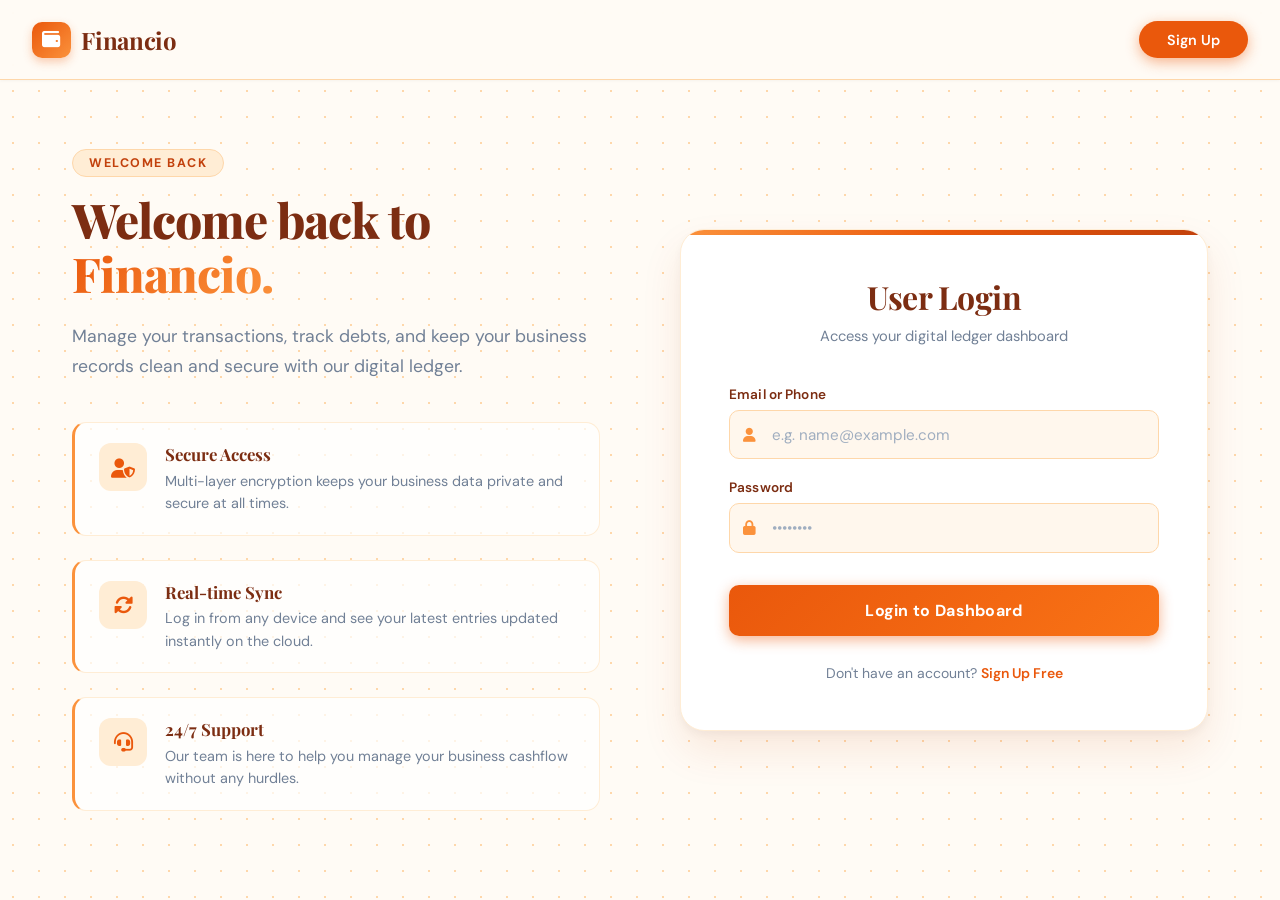
==== financio/frontend/login/index.html @ e793c114 "Refactor: Reorganize project structure, integrate Python NLP microservice, clean legacy prototypes, " ====
<!DOCTYPE html>
<html lang="en">
<head>
    <meta charset="UTF-8">
    <meta name="viewport" content="width=device-width, initial-scale=1.0">
    <title>Financio - Login</title>
    <link rel="preconnect" href="https://fonts.googleapis.com">
    <link rel="preconnect" href="https://fonts.gstatic.com" crossorigin>
    <link href="https://fonts.googleapis.com/css2?family=Playfair+Display:wght@500;600;700;800&family=DM+Sans:wght@300;400;500;600;700&display=swap" rel="stylesheet">
    <link rel="stylesheet" href="https://cdnjs.cloudflare.com/ajax/libs/font-awesome/6.0.0/css/all.min.css">
    <link rel="stylesheet" href="style.css">
</head>
<body>

    <!-- Navigation -->
    <nav>
        <div class="nav-container">
            <a href="index.html" class="logo">
                <div class="logo-icon"><i class="fas fa-wallet"></i></div>
                <span class="logo-text">Financio</span>
            </a>
            <a href="../signup/index.html" class="btn-nav">Sign Up</a>
        </div>
    </nav>

    <main>
        <div class="content-wrapper">

            <!-- Left Side: Info -->
            <div class="info-section">
                <div class="info-header">
                    <span class="info-tag">WELCOME BACK</span>
                    <h1>Welcome back to <span>Financio.</span></h1>
                    <p>Manage your transactions, track debts, and keep your business records clean and secure with our digital ledger.</p>
                </div>

                <div class="feature-list">
                    <div class="feature-item">
                        <div class="feature-icon"><i class="fas fa-user-shield"></i></div>
                        <div class="feature-text">
                            <h4>Secure Access</h4>
                            <p>Multi-layer encryption keeps your business data private and secure at all times.</p>
                        </div>
                    </div>
                    <div class="feature-item">
                        <div class="feature-icon"><i class="fas fa-sync-alt"></i></div>
                        <div class="feature-text">
                            <h4>Real-time Sync</h4>
                            <p>Log in from any device and see your latest entries updated instantly on the cloud.</p>
                        </div>
                    </div>
                    <div class="feature-item">
                        <div class="feature-icon"><i class="fas fa-headset"></i></div>
                        <div class="feature-text">
                            <h4>24/7 Support</h4>
                            <p>Our team is here to help you manage your business cashflow without any hurdles.</p>
                        </div>
                    </div>
                </div>
            </div>

            <!-- Right Side: Login Card -->
            <div class="login-card">
                <div class="card-top-bar"></div>
                <h2>User Login</h2>
                <p class="subtitle">Access your digital ledger dashboard</p>

                <form id="loginForm">
                    <div class="input-group">
                        <label for="identifier">Email or Phone</label>
                        <div class="input-wrapper">
                            <i class="fas fa-user input-icon"></i>
                            <input type="text" id="identifier" placeholder="e.g. name@example.com" required>
                        </div>
                    </div>

                    <div class="input-group">
                        <label for="password">Password</label>
                        <div class="input-wrapper">
                            <i class="fas fa-lock input-icon"></i>
                            <input type="password" id="password" placeholder="••••••••" required>
                        </div>
                    </div>

                    <button type="submit">Login to Dashboard</button>
                </form>

                <p class="footer-text">
                    Don't have an account? <a href="../signup/index.html">Sign Up Free</a>
                </p>
            </div>

        </div>
    </main>

    <script>
        const loginForm = document.getElementById('loginForm');

        loginForm.addEventListener('submit', async (e) => {
            e.preventDefault();

            const identifier = document.getElementById('identifier').value;
            const password   = document.getElementById('password').value;

            try {
                const response = await fetch('http://localhost:8000/api/v1/users/login', {
                    method: 'POST',
                    headers: { 'Content-Type': 'application/json' },
                    body: JSON.stringify({ identifier, password })
                });

                const data = await response.json();

                if (response.ok) {
                    console.log('Login successful!');
                    localStorage.setItem('financioToken', data.token);
                    localStorage.setItem('financioUser', JSON.stringify(data.user));
                    window.location.href = '../main/index.html';
                } else {
                    alert(`Login Failed: ${data.message}`);
                }
            } catch (error) {
                console.error('Error:', error);
                alert('Could not connect to the server. Is your backend running on port 8000?');
            }
        });
    </script>
</body>
</html>
---- financio/frontend/login/style.css ----
@import url('https://fonts.googleapis.com/css2?family=Playfair+Display:wght@500;600;700;800&family=DM+Sans:wght@300;400;500;600;700&display=swap');

/* =========================================
   Design Tokens — Orange / Cream Theme
   ========================================= */
:root {
    --orange-50:  #FFF7ED;
    --orange-100: #FFEDD5;
    --orange-200: #FED7AA;
    --orange-300: #FDBA74;
    --orange-400: #FB923C;
    --orange-500: #F97316;
    --orange-600: #EA580C;
    --orange-700: #C2410C;
    --orange-900: #7C2D12;
    --cream:      #FFFBF5;
    --text-main:  #2D3748;
    --text-muted: #718096;
    --text-light: #A0AEC0;

    --shadow-sm:   0 1px 3px rgba(0,0,0,0.04);
    --shadow-card: 0 20px 40px rgba(194,65,12,0.1), 0 4px 8px rgba(0,0,0,0.04);
    --shadow-btn:  0 4px 14px rgba(234,88,12,0.45);
}

/* =========================================
   Base Reset
   ========================================= */
* {
    margin: 0;
    padding: 0;
    box-sizing: border-box;
}

body {
    font-family: 'DM Sans', sans-serif;
    background-color: var(--cream);
    background-image: radial-gradient(var(--orange-200) 0.8px, transparent 0.8px);
    background-size: 26px 26px;
    color: var(--text-main);
    min-height: 100vh;
    display: flex;
    flex-direction: column;
    -webkit-font-smoothing: antialiased;
}

h1, h2, h3, h4 {
    font-family: 'Playfair Display', serif;
}

/* =========================================
   Navbar
   ========================================= */
nav {
    position: fixed;
    width: 100%;
    top: 0;
    z-index: 1000;
    background: rgba(255,251,245,0.92);
    backdrop-filter: blur(14px);
    -webkit-backdrop-filter: blur(14px);
    border-bottom: 1px solid var(--orange-200);
    height: 80px;
    display: flex;
    align-items: center;
    box-shadow: var(--shadow-sm);
}

.nav-container {
    max-width: 1280px;
    margin: 0 auto;
    padding: 0 2rem;
    width: 100%;
    display: flex;
    justify-content: space-between;
    align-items: center;
}

.logo {
    display: flex;
    align-items: center;
    gap: 0.65rem;
    text-decoration: none;
}

.logo-icon {
    background: linear-gradient(135deg, var(--orange-600), var(--orange-400));
    padding: 0.55rem 0.65rem;
    border-radius: 10px;
    color: #fff;
    font-size: 1.15rem;
    display: flex;
    align-items: center;
    justify-content: center;
    box-shadow: 0 4px 10px rgba(234,88,12,0.3);
}

.logo-text {
    font-family: 'Playfair Display', serif;
    font-size: 1.5rem;
    font-weight: 700;
    color: var(--orange-900);
    letter-spacing: -0.3px;
}

.btn-nav {
    background: var(--orange-600);
    color: #fff;
    padding: 0.6rem 1.75rem;
    border-radius: 9999px;
    border: none;
    font-family: 'DM Sans', sans-serif;
    font-weight: 600;
    font-size: 0.9rem;
    cursor: pointer;
    text-decoration: none;
    box-shadow: var(--shadow-btn);
    transition: all 0.3s ease;
    display: inline-block;
}

.btn-nav:hover {
    background: var(--orange-700);
    transform: translateY(-2px);
    box-shadow: 0 8px 20px rgba(194,65,12,0.4);
}

/* =========================================
   Main Layout
   ========================================= */
main {
    flex-grow: 1;
    display: flex;
    align-items: center;
    justify-content: center;
    padding: 110px 2rem 50px;
    max-width: 1200px;
    margin: 0 auto;
    width: 100%;
}

.content-wrapper {
    display: grid;
    grid-template-columns: 1fr 1fr;
    gap: 5rem;
    align-items: center;
    width: 100%;
}

/* =========================================
   Info Section (Left)
   ========================================= */
.info-section {
    display: flex;
    flex-direction: column;
    gap: 2.5rem;
}

.info-tag {
    display: inline-block;
    background: var(--orange-100);
    color: var(--orange-700);
    padding: 0.3rem 1rem;
    border-radius: 20px;
    font-size: 0.78rem;
    font-weight: 700;
    letter-spacing: 1.5px;
    margin-bottom: 1rem;
    border: 1px solid var(--orange-200);
}

.info-header h1 {
    font-family: 'Playfair Display', serif;
    font-size: 3rem;
    font-weight: 800;
    line-height: 1.12;
    margin-bottom: 1.25rem;
    color: var(--orange-900);
    letter-spacing: -1px;
}

.info-header h1 span {
    background: linear-gradient(135deg, var(--orange-600), var(--orange-400));
    -webkit-background-clip: text;
    -webkit-text-fill-color: transparent;
}

.info-header p {
    font-size: 1.1rem;
    color: var(--text-muted);
    line-height: 1.75;
}

.feature-list {
    display: flex;
    flex-direction: column;
    gap: 1.5rem;
}

.feature-item {
    display: flex;
    gap: 1.1rem;
    align-items: flex-start;
    padding: 1.25rem 1.5rem;
    background: rgba(255,255,255,0.7);
    border: 1px solid var(--orange-100);
    border-left: 3px solid var(--orange-400);
    border-radius: 14px;
    transition: all 0.3s ease;
}

.feature-item:hover {
    background: #fff;
    border-left-color: var(--orange-600);
    box-shadow: 0 6px 20px rgba(234,88,12,0.1);
    transform: translateX(4px);
}

.feature-icon {
    background: var(--orange-100);
    color: var(--orange-600);
    width: 48px;
    height: 48px;
    border-radius: 12px;
    display: flex;
    align-items: center;
    justify-content: center;
    flex-shrink: 0;
    font-size: 1.2rem;
    transition: all 0.3s ease;
}

.feature-item:hover .feature-icon {
    background: var(--orange-600);
    color: #fff;
}

.feature-text h4 {
    font-family: 'Playfair Display', serif;
    font-size: 1.05rem;
    font-weight: 700;
    margin-bottom: 0.3rem;
    color: var(--orange-900);
}

.feature-text p {
    font-size: 0.9rem;
    color: var(--text-muted);
    line-height: 1.55;
}

/* =========================================
   Login Card (Right)
   ========================================= */
.login-card {
    background: #fff;
    border-radius: 24px;
    border: 1px solid var(--orange-100);
    box-shadow: var(--shadow-card);
    overflow: hidden;
    text-align: center;
    padding: 0 3rem 3rem;
}

.card-top-bar {
    height: 5px;
    background: linear-gradient(90deg, var(--orange-400), var(--orange-600), var(--orange-700));
    width: calc(100% + 6rem);
    position: relative;
    left: -3rem;
    margin-bottom: 2.5rem;
}

h2 {
    font-family: 'Playfair Display', serif;
    font-size: 2rem;
    font-weight: 700;
    color: var(--orange-900);
    margin-bottom: 0.5rem;
    letter-spacing: -0.5px;
}

.subtitle {
    color: var(--text-muted);
    margin-bottom: 2.5rem;
    font-size: 0.92rem;
}

form {
    display: flex;
    flex-direction: column;
    gap: 1.25rem;
}

.input-group { text-align: left; }

.input-group label {
    display: block;
    font-size: 0.85rem;
    font-weight: 600;
    color: var(--orange-900);
    margin-bottom: 0.45rem;
    letter-spacing: 0.01em;
}

/* Icon wrapper */
.input-wrapper { position: relative; }

.input-icon {
    position: absolute;
    left: 14px;
    top: 50%;
    transform: translateY(-50%);
    color: var(--orange-400);
    font-size: 0.9rem;
    pointer-events: none;
    transition: color 0.2s;
}

input {
    width: 100%;
    padding: 0.85rem 1rem 0.85rem 2.6rem;
    border: 1px solid var(--orange-200);
    border-radius: 10px;
    font-family: 'DM Sans', sans-serif;
    font-size: 0.95rem;
    color: var(--text-main);
    background: var(--orange-50);
    transition: all 0.25s ease;
    outline: none;
}

input::placeholder { color: var(--text-light); }

input:focus {
    border-color: var(--orange-500);
    background: #fff;
    box-shadow: 0 0 0 3px rgba(249,115,22,0.15);
}

.input-wrapper:focus-within .input-icon {
    color: var(--orange-600);
}

button[type="submit"] {
    margin-top: 0.75rem;
    background: linear-gradient(135deg, var(--orange-600), var(--orange-500));
    color: #fff;
    border: none;
    padding: 0.95rem;
    border-radius: 10px;
    font-family: 'DM Sans', sans-serif;
    font-size: 1rem;
    font-weight: 700;
    cursor: pointer;
    transition: all 0.3s ease;
    letter-spacing: 0.3px;
    box-shadow: var(--shadow-btn);
}

button[type="submit"]:hover {
    background: linear-gradient(135deg, var(--orange-700), var(--orange-600));
    transform: translateY(-2px);
    box-shadow: 0 10px 24px rgba(194,65,12,0.35);
}

.footer-text {
    margin-top: 1.75rem;
    font-size: 0.875rem;
    color: var(--text-muted);
}

.footer-text a {
    color: var(--orange-600);
    text-decoration: none;
    font-weight: 600;
    transition: color 0.2s;
}

.footer-text a:hover { color: var(--orange-800); }

/* =========================================
   Scrollbar
   ========================================= */
::-webkit-scrollbar { width: 8px; }
::-webkit-scrollbar-track { background: var(--orange-50); }
::-webkit-scrollbar-thumb { background: var(--orange-300); border-radius: 10px; }
::-webkit-scrollbar-thumb:hover { background: var(--orange-500); }

/* =========================================
   Responsive
   ========================================= */
@media (max-width: 968px) {
    .content-wrapper {
        grid-template-columns: 1fr;
        gap: 3rem;
    }
    .info-section {
        text-align: center;
        align-items: center;
        order: 2;
    }
    .login-card {
        order: 1;
        padding: 0 2rem 2rem;
    }
    .card-top-bar {
        width: calc(100% + 4rem);
        left: -2rem;
    }
    .feature-item { text-align: left; }
    .info-header h1 { font-size: 2.25rem; }
}
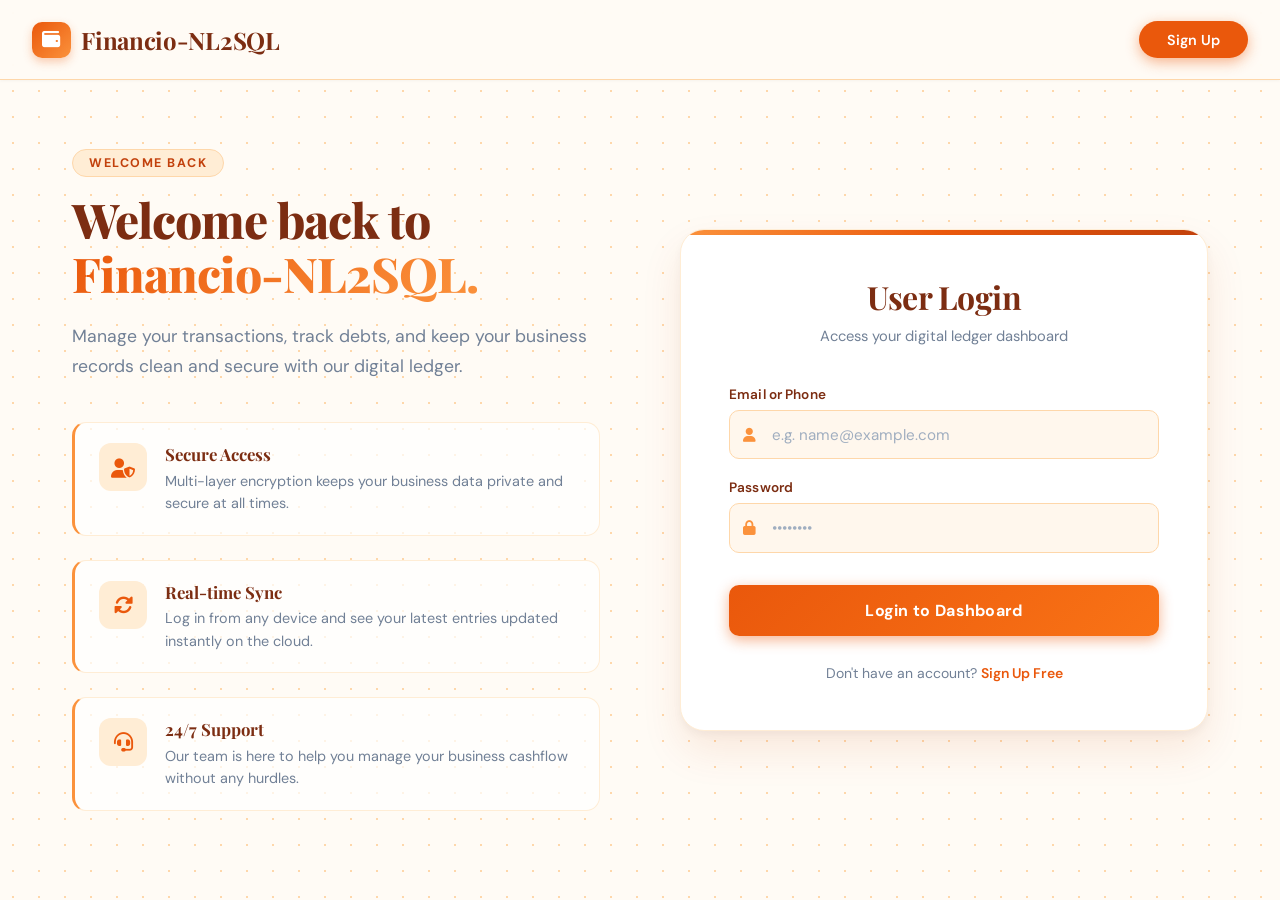
==== commit 2ba360fd: "feat: update project name to Financio-NL2SQL across documentation and web interface" ====
--- a/financio/frontend/login/index.html
+++ b/financio/frontend/login/index.html
@@ -3,7 +3,7 @@
 <head>
     <meta charset="UTF-8">
     <meta name="viewport" content="width=device-width, initial-scale=1.0">
-    <title>Financio - Login</title>
+    <title>Financio-NL2SQL - Login</title>
     <link rel="preconnect" href="https://fonts.googleapis.com">
     <link rel="preconnect" href="https://fonts.gstatic.com" crossorigin>
     <link href="https://fonts.googleapis.com/css2?family=Playfair+Display:wght@500;600;700;800&family=DM+Sans:wght@300;400;500;600;700&display=swap" rel="stylesheet">
@@ -17,7 +17,7 @@
         <div class="nav-container">
             <a href="index.html" class="logo">
                 <div class="logo-icon"><i class="fas fa-wallet"></i></div>
-                <span class="logo-text">Financio</span>
+                <span class="logo-text">Financio-NL2SQL</span>
             </a>
             <a href="../signup/index.html" class="btn-nav">Sign Up</a>
         </div>
@@ -30,7 +30,7 @@
             <div class="info-section">
                 <div class="info-header">
                     <span class="info-tag">WELCOME BACK</span>
-                    <h1>Welcome back to <span>Financio.</span></h1>
+                    <h1>Welcome back to <span>Financio-NL2SQL.</span></h1>
                     <p>Manage your transactions, track debts, and keep your business records clean and secure with our digital ledger.</p>
                 </div>
 
